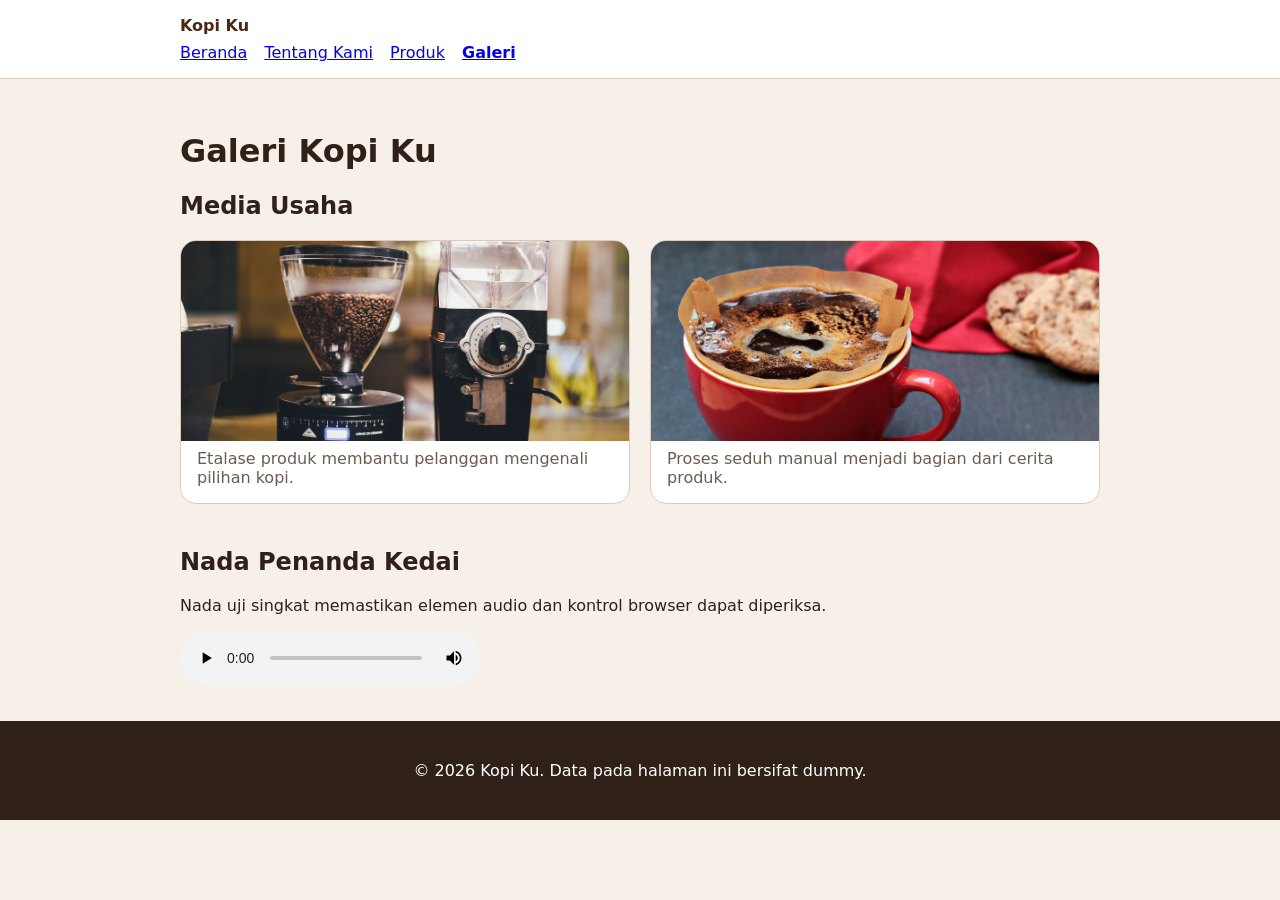
==== galeri.html @ f50cadca "feat: tambah media dan tabel katalog" ====
<!doctype html>
<html lang="id">
  <head>
    <meta charset="utf-8" />
    <meta name="viewport" content="width=device-width, initial-scale=1" />
    <title>Galeri Kopi Ku - Website UMKM</title>
    <link rel="stylesheet" href="css/style.css" />
  </head>
  <body>
    <a class="skip-link" href="#konten">Lewati ke konten utama</a>
    <header class="site-header">
      <nav class="nav" aria-label="Navigasi utama">
        <a class="brand" href="index.html">Kopi Ku</a>
        <ul>
          <li><a href="index.html">Beranda</a></li>
          <li><a href="tentang.html">Tentang Kami</a></li>
          <li><a href="produk.html">Produk</a></li>
          <li><a aria-current="page" href="galeri.html">Galeri</a></li>
        </ul>
      </nav>
    </header>
    <main id="konten" class="page">
      <h1>Galeri Kopi Ku</h1>
      <section aria-labelledby="media-title">
        <h2 id="media-title">Media Usaha</h2>
        <div class="gallery-list">
          <figure class="media-card">
            <img src="assets/images/etalase-kopi.jpg" alt="Etalase Kopi Ku berisi kemasan kopi lokal" loading="lazy" />
            <figcaption>Etalase produk membantu pelanggan mengenali pilihan kopi.</figcaption>
          </figure>
          <figure class="media-card">
            <img src="assets/images/americano.jpg" alt="Proses seduh kopi dengan dripper kertas di atas cangkir" loading="lazy" />
            <figcaption>Proses seduh manual menjadi bagian dari cerita produk.</figcaption>
          </figure>
        </div>
      </section>
      <section aria-labelledby="audio-title">
        <h2 id="audio-title">Nada Penanda Kedai</h2>
        <p id="audio-note">Nada uji singkat memastikan elemen audio dan kontrol browser dapat diperiksa.</p>
        <audio controls aria-describedby="audio-note" src="[data-uri]">
          Browser Anda tidak mendukung pemutar audio.
        </audio>
      </section>
    </main>
    <footer class="site-footer">
      <p>&copy; 2026 Kopi Ku. Data pada halaman ini bersifat dummy.</p>
    </footer>
  </body>
</html>
---- css/style.css ----
body {
  margin: 0;
  color: #2f2118;
  background: #f6f0e8;
  font-family: system-ui, Arial, sans-serif;
}

img {
  max-width: 100%;
  height: auto;
}

.page {
  max-width: 920px;
  margin: 0 auto;
  padding: 32px 20px;
}

.skip-link {
  position: absolute;
  left: -9999px;
  padding: 8px 12px;
  color: white;
  background: #2f2118;
}
.skip-link:focus { top: 8px; left: 8px; }

.site-header {
  padding: 16px 20px;
  background: white;
  border-bottom: 1px solid #dccbbc;
}
.nav { max-width: 920px; margin: 0 auto; }
.brand {
  display: inline-block;
  margin-bottom: 8px;
  color: #4b2715;
  font-weight: 800;
  text-decoration: none;
}
.nav ul { padding: 0; margin: 0; list-style: none; }
.nav li { display: inline-block; margin-right: 12px; }
.nav a[aria-current="page"] { font-weight: 800; }

a:focus-visible,
button:focus-visible {
  outline: 3px solid #2563eb;
  outline-offset: 3px;
}

.hero {
  position: relative;
  overflow: hidden;
  display: flex;
  flex-direction: column;
  justify-content: center;
  min-height: 250px;
  padding: 36px;
  color: white;
  background: #6f3b1f;
  border-radius: 24px;
}

.hero .eyebrow,
.hero h1,
.hero p,
.hero button {
  position: relative;
  z-index: 2;
  max-width: 60%;
}

.eyebrow {
  margin: 0 0 8px;
  letter-spacing: 0.14em;
  text-transform: uppercase;
}

button {
  padding: 12px 18px;
  color: #2f2118;
  font-weight: 700;
  cursor: pointer;
  background: #ffd166;
  border: 0;
  border-radius: 999px;
  align-self: flex-start;
  margin-top: 12px;
}

.hero img {
  position: absolute;
  top: 50%;
  right: -20px;
  z-index: 1;
  width: 260px;
  height: 260px;
  object-fit: cover;
  border-radius: 50%;
  opacity: 0.85;
  transform: translateY(-50%);
}

.product-list {
  display: grid;
  grid-template-columns: repeat(auto-fit, minmax(220px, 1fr));
  gap: 20px;
  margin-top: 16px;
}

.product-card {
  display: flex;
  flex-direction: column;
  overflow: hidden;
  background: white;
  border: 1px solid #dccbbc;
  border-radius: 16px;
  box-shadow: 0 2px 6px rgba(47, 33, 24, 0.08);
}

.product-card img {
  display: block;
  width: 100%;
  height: 180px;
  object-fit: cover;
}

.product-card h3,
.product-card p {
  margin: 0;
  padding: 0 16px;
}

.product-card h3 {
  margin-top: 14px;
}

.product-card p {
  margin-top: 8px;
  color: #6b5b52;
}

.product-card .price {
  margin: 8px 0 16px;
  color: #6f3b1f;
  font-weight: 700;
}

.info-container {
  display: grid;
  grid-template-columns: repeat(auto-fit, minmax(220px, 1fr));
  gap: 20px;
}

.info-card {
  padding: 16px;
  background: white;
  border: 1px solid #dccbbc;
  border-radius: 16px;
}

.whatsapp-cta {
  margin-top: 24px;
}

.gallery-list {
  display: grid;
  grid-template-columns: repeat(auto-fit, minmax(220px, 1fr));
  gap: 20px;
  margin-top: 16px;
}

.media-card {
  overflow: hidden;
  background: white;
  border: 1px solid #dccbbc;
  border-radius: 16px;
}

.media-card img {
  display: block;
  width: 100%;
  height: 200px;
  object-fit: cover;
}

.media-card figcaption {
  padding: 0 16px 16px;
}

figure { margin: 0 0 24px; }
figcaption { margin-top: 8px; color: #6b5b52; }

.product-new {
  max-width: 360px;
  overflow: hidden;
  background: white;
  border: 2px solid #ffd166;
  border-radius: 16px;
}

.product-new img {
  display: block;
  width: 100%;
  height: 220px;
  object-fit: cover;
}

.product-new figcaption {
  margin: 0;
  padding: 12px 16px 16px;
  font-weight: 600;
}

table { width: 100%; border-collapse: collapse; }
caption { margin-bottom: 8px; font-weight: 700; text-align: left; }
th, td { padding: 10px; text-align: left; border: 1px solid #dccbbc; }

.site-footer {
  padding: 24px 20px;
  color: white;
  text-align: center;
  background: #2f2118;
}

@media (max-width: 600px) {
  .hero {
    min-height: 220px;
    padding: 24px;
  }
  .hero .eyebrow,
  .hero h1,
  .hero p,
  .hero button {
    max-width: 100%;
  }
  .hero img {
    width: 140px;
    height: 140px;
    right: -30px;
    opacity: 0.5;
  }
}
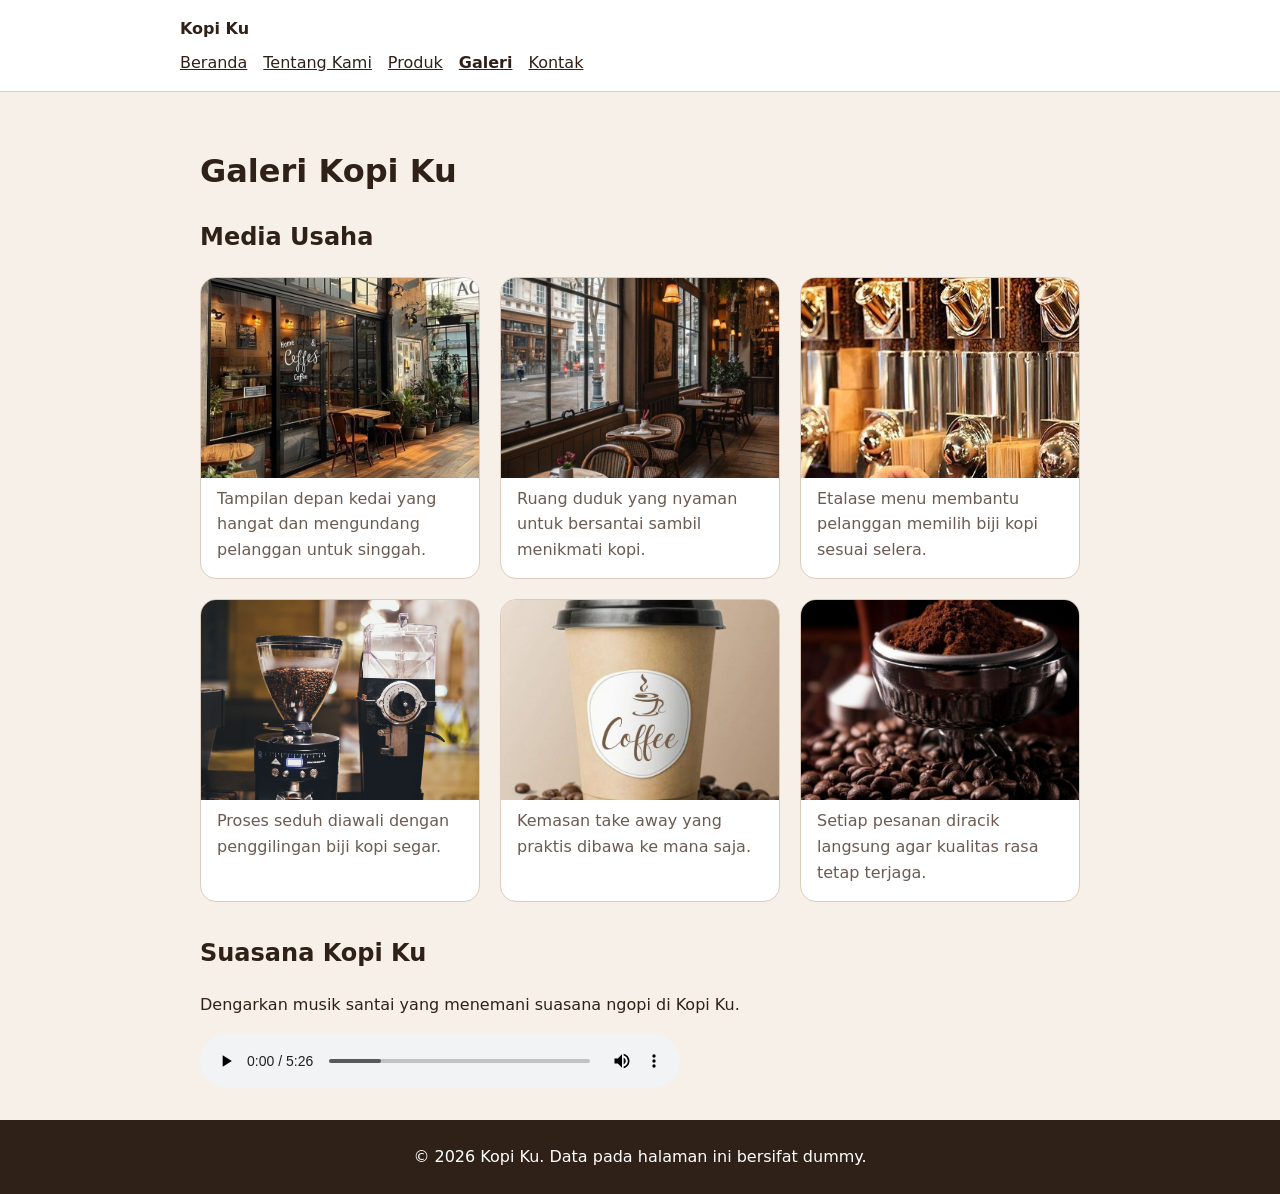
==== commit a37222d6: "feat: tambah form kontak aksesibel dan preview" ====
--- a/galeri.html
+++ b/galeri.html
@@ -16,6 +16,7 @@
           <li><a href="tentang.html">Tentang Kami</a></li>
           <li><a href="produk.html">Produk</a></li>
           <li><a aria-current="page" href="galeri.html">Galeri</a></li>
+          <li><a href="kontak.html">Kontak</a></li>
         </ul>
       </nav>
     </header>
@@ -25,19 +26,35 @@
         <h2 id="media-title">Media Usaha</h2>
         <div class="gallery-list">
           <figure class="media-card">
-            <img src="assets/images/etalase-kopi.jpg" alt="Etalase Kopi Ku berisi kemasan kopi lokal" loading="lazy" />
-            <figcaption>Etalase produk membantu pelanggan mengenali pilihan kopi.</figcaption>
+            <img src="assets/images/exterior.jpg" alt="Tampak depan kedai Kopi Ku dengan pencahayaan hangat" loading="lazy" />
+            <figcaption>Tampilan depan kedai yang hangat dan mengundang pelanggan untuk singgah.</figcaption>
           </figure>
           <figure class="media-card">
-            <img src="assets/images/americano.jpg" alt="Proses seduh kopi dengan dripper kertas di atas cangkir" loading="lazy" />
-            <figcaption>Proses seduh manual menjadi bagian dari cerita produk.</figcaption>
+            <img src="assets/images/interior.jpg" alt="Ruang duduk interior Kopi Ku dengan meja kayu dan lampu gantung" loading="lazy" />
+            <figcaption>Ruang duduk yang nyaman untuk bersantai sambil menikmati kopi.</figcaption>
+          </figure>
+          <figure class="media-card">
+            <img src="assets/images/etalase menu.jpg" alt="Etalase menu Kopi Ku menampilkan pilihan biji kopi dan harga" loading="lazy" />
+            <figcaption>Etalase menu membantu pelanggan memilih biji kopi sesuai selera.</figcaption>
+          </figure>
+          <figure class="media-card">
+            <img src="assets/images/proses seduh.jpg" alt="Proses penggilingan biji kopi menggunakan mesin grinder" loading="lazy" />
+            <figcaption>Proses seduh diawali dengan penggilingan biji kopi segar.</figcaption>
+          </figure>
+          <figure class="media-card">
+            <img src="assets/images/kemasan take away.jpg" alt="Gelas kemasan take away Kopi Ku" loading="lazy" />
+            <figcaption>Kemasan take away yang praktis dibawa ke mana saja.</figcaption>
+          </figure>
+          <figure class="media-card">
+            <img src="assets/images/racikan.jpg" alt="Gelas kemasan take away Kopi Ku" loading="lazy" />
+            <figcaption>Setiap pesanan diracik langsung agar kualitas rasa tetap terjaga.</figcaption>
           </figure>
         </div>
       </section>
       <section aria-labelledby="audio-title">
-        <h2 id="audio-title">Nada Penanda Kedai</h2>
-        <p id="audio-note">Nada uji singkat memastikan elemen audio dan kontrol browser dapat diperiksa.</p>
-        <audio controls aria-describedby="audio-note" src="[data-uri]">
+        <h2 id="audio-title">Suasana Kopi Ku</h2>
+        <p id="audio-note">Dengarkan musik santai yang menemani suasana ngopi di Kopi Ku.</p>
+        <audio controls aria-describedby="audio-note" src="assets/audio/AkuMilikmu.mp3">
           Browser Anda tidak mendukung pemutar audio.
         </audio>
       </section>
--- a/css/style.css
+++ b/css/style.css
@@ -1,8 +1,34 @@
+:root {
+  --color-text: #2f2118;
+  --color-muted: #6b5b52;
+  --color-bg: #f6f0e8;
+  --color-surface: #ffffff;
+  --color-border: #dccbbc;
+  --color-brand: #4b2715;
+  --color-primary: #6f3b1f;
+  --color-accent: #ffd166;
+  --color-focus: #2563eb;
+  --radius-md: 16px;
+  --radius-lg: 24px;
+  --shadow-card: 0 2px 6px rgba(47, 33, 24, 0.08);
+  --max-width: 920px;
+}
+
+*,
+*::before,
+*::after {
+  box-sizing: border-box;
+}
+
 body {
-  margin: 0;
-  color: #2f2118;
-  background: #f6f0e8;
+  display: flex;
+  flex-direction: column;
+  min-height: 100vh;
+  margin: 0;
+  color: var(--color-text);
+  background: var(--color-bg);
   font-family: system-ui, Arial, sans-serif;
+  line-height: 1.6;
 }
 
 img {
@@ -10,44 +36,116 @@
   height: auto;
 }
 
-.page {
-  max-width: 920px;
-  margin: 0 auto;
-  padding: 32px 20px;
+figure {
+  margin: 0 0 24px;
+}
+
+figcaption {
+  margin-top: 8px;
+  color: var(--color-muted);
 }
 
 .skip-link {
   position: absolute;
+  top: 8px;
   left: -9999px;
+  z-index: 10;
   padding: 8px 12px;
   color: white;
-  background: #2f2118;
-}
-.skip-link:focus { top: 8px; left: 8px; }
+  background: var(--color-text);
+}
+
+.skip-link:focus {
+  left: 8px;
+}
+
+a:focus-visible,
+button:focus-visible,
+input:focus-visible,
+select:focus-visible,
+textarea:focus-visible {
+  outline: 3px solid var(--color-focus);
+  outline-offset: 3px;
+}
 
 .site-header {
   padding: 16px 20px;
-  background: white;
-  border-bottom: 1px solid #dccbbc;
-}
-.nav { max-width: 920px; margin: 0 auto; }
+  background: var(--color-surface);
+  border-bottom: 1px solid var(--color-border);
+}
+
+.nav {
+  max-width: var(--max-width);
+  margin: 0 auto;
+}
+
 .brand {
   display: inline-block;
   margin-bottom: 8px;
-  color: #4b2715;
+  color: var(--color-brand);
   font-weight: 800;
   text-decoration: none;
 }
-.nav ul { padding: 0; margin: 0; list-style: none; }
-.nav li { display: inline-block; margin-right: 12px; }
-.nav a[aria-current="page"] { font-weight: 800; }
-
-a:focus-visible,
-button:focus-visible {
-  outline: 3px solid #2563eb;
-  outline-offset: 3px;
-}
-
+
+.nav ul {
+  display: flex;
+  flex-wrap: wrap;
+  gap: 4px 16px;
+  padding: 0;
+  margin: 0;
+  list-style: none;
+}
+
+.nav a {
+  color: var(--color-text);
+}
+
+.nav a[aria-current="page"] {
+  font-weight: 800;
+}
+
+.page {
+  flex: 1;
+  width: 100%;
+  max-width: var(--max-width);
+  margin: 0 auto;
+  padding: 32px 20px;
+}
+
+.page section + section {
+  margin-top: 32px;
+}
+
+.site-footer {
+  padding: 24px 20px;
+  color: white;
+  text-align: center;
+  background: var(--color-text);
+}
+
+.site-footer p {
+  margin: 0;
+}
+.eyebrow {
+  margin: 0 0 8px;
+  letter-spacing: 0.14em;
+  text-transform: uppercase;
+}
+
+button {
+  align-self: flex-start;
+  margin-top: 12px;
+  padding: 12px 18px;
+  color: var(--color-text);
+  font: inherit;
+  font-weight: 700;
+  cursor: pointer;
+  background: var(--color-accent);
+  border: 0;
+  border-radius: 999px;
+}
+
+/* Hero */
 .hero {
   position: relative;
   overflow: hidden;
@@ -57,8 +155,8 @@
   min-height: 250px;
   padding: 36px;
   color: white;
-  background: #6f3b1f;
-  border-radius: 24px;
+  background: var(--color-primary);
+  border-radius: var(--radius-lg);
 }
 
 .hero .eyebrow,
@@ -68,24 +166,6 @@
   position: relative;
   z-index: 2;
   max-width: 60%;
-}
-
-.eyebrow {
-  margin: 0 0 8px;
-  letter-spacing: 0.14em;
-  text-transform: uppercase;
-}
-
-button {
-  padding: 12px 18px;
-  color: #2f2118;
-  font-weight: 700;
-  cursor: pointer;
-  background: #ffd166;
-  border: 0;
-  border-radius: 999px;
-  align-self: flex-start;
-  margin-top: 12px;
 }
 
 .hero img {
@@ -101,68 +181,8 @@
   transform: translateY(-50%);
 }
 
-.product-list {
-  display: grid;
-  grid-template-columns: repeat(auto-fit, minmax(220px, 1fr));
-  gap: 20px;
-  margin-top: 16px;
-}
-
-.product-card {
-  display: flex;
-  flex-direction: column;
-  overflow: hidden;
-  background: white;
-  border: 1px solid #dccbbc;
-  border-radius: 16px;
-  box-shadow: 0 2px 6px rgba(47, 33, 24, 0.08);
-}
-
-.product-card img {
-  display: block;
-  width: 100%;
-  height: 180px;
-  object-fit: cover;
-}
-
-.product-card h3,
-.product-card p {
-  margin: 0;
-  padding: 0 16px;
-}
-
-.product-card h3 {
-  margin-top: 14px;
-}
-
-.product-card p {
-  margin-top: 8px;
-  color: #6b5b52;
-}
-
-.product-card .price {
-  margin: 8px 0 16px;
-  color: #6f3b1f;
-  font-weight: 700;
-}
-
-.info-container {
-  display: grid;
-  grid-template-columns: repeat(auto-fit, minmax(220px, 1fr));
-  gap: 20px;
-}
-
-.info-card {
-  padding: 16px;
-  background: white;
-  border: 1px solid #dccbbc;
-  border-radius: 16px;
-}
-
-.whatsapp-cta {
-  margin-top: 24px;
-}
-
+.product-list,
+.info-container,
 .gallery-list {
   display: grid;
   grid-template-columns: repeat(auto-fit, minmax(220px, 1fr));
@@ -170,11 +190,67 @@
   margin-top: 16px;
 }
 
+.product-card,
+.info-card,
 .media-card {
   overflow: hidden;
-  background: white;
-  border: 1px solid #dccbbc;
-  border-radius: 16px;
+  background: var(--color-surface);
+  border: 1px solid var(--color-border);
+  border-radius: var(--radius-md);
+}
+
+.product-card {
+  display: flex;
+  flex-direction: column;
+  box-shadow: var(--shadow-card);
+}
+
+.product-card img {
+  display: block;
+  width: 100%;
+  height: 180px;
+  object-fit: cover;
+}
+
+.product-card h3,
+.product-card p {
+  margin: 0;
+  padding: 0 16px;
+}
+
+.product-card h3 {
+  margin-top: 14px;
+}
+
+.product-card p {
+  margin-top: 8px;
+  color: var(--color-muted);
+}
+
+.product-card .price {
+  margin: 8px 0 16px;
+  color: var(--color-primary);
+  font-weight: 700;
+}
+
+.info-card {
+  padding: 16px;
+}
+
+.info-card h3 {
+  margin-top: 0;
+}
+
+.info-card p:last-child {
+  margin-bottom: 0;
+}
+
+.whatsapp-cta {
+  margin-top: 24px;
+}
+
+.media-card {
+  margin: 0;
 }
 
 .media-card img {
@@ -188,15 +264,18 @@
   padding: 0 16px 16px;
 }
 
-figure { margin: 0 0 24px; }
-figcaption { margin-top: 8px; color: #6b5b52; }
+audio {
+  display: block;
+  width: 100%;
+  max-width: 480px;
+}
 
 .product-new {
   max-width: 360px;
   overflow: hidden;
-  background: white;
-  border: 2px solid #ffd166;
-  border-radius: 16px;
+  background: var(--color-surface);
+  border: 2px solid var(--color-accent);
+  border-radius: var(--radius-md);
 }
 
 .product-new img {
@@ -212,32 +291,116 @@
   font-weight: 600;
 }
 
-table { width: 100%; border-collapse: collapse; }
-caption { margin-bottom: 8px; font-weight: 700; text-align: left; }
-th, td { padding: 10px; text-align: left; border: 1px solid #dccbbc; }
-
-.site-footer {
-  padding: 24px 20px;
-  color: white;
-  text-align: center;
-  background: #2f2118;
-}
-
+table {
+  width: 100%;
+  background: var(--color-surface);
+  border-collapse: collapse;
+}
+
+caption {
+  margin-bottom: 8px;
+  font-weight: 700;
+  text-align: left;
+}
+
+th,
+td {
+  padding: 10px;
+  text-align: left;
+  border: 1px solid var(--color-border);
+}
+
+thead th {
+  background: var(--color-bg);
+}
+
+.form-card {
+  padding: 24px;
+  background: var(--color-surface);
+  border: 1px solid var(--color-border);
+  border-radius: var(--radius-md);
+}
+
+.field {
+  margin-bottom: 16px;
+}
+
+.field label {
+  display: block;
+  margin-bottom: 6px;
+  font-weight: 600;
+}
+
+.field input,
+.field select,
+.field textarea {
+  display: block;
+  width: 100%;
+  padding: 10px 12px;
+  color: var(--color-text);
+  font: inherit;
+  background: var(--color-surface);
+  border: 1px solid var(--color-border);
+  border-radius: 8px;
+}
+
+.field textarea {
+  resize: vertical;
+}
+
+fieldset {
+  padding: 12px 16px;
+  margin: 0 0 16px;
+  border: 1px solid var(--color-border);
+  border-radius: 8px;
+}
+
+legend {
+  padding: 0 6px;
+  font-weight: 600;
+}
+
+fieldset label {
+  display: block;
+  padding: 4px 0;
+}
+
+.form-card button {
+  margin-top: 0;
+}
+
+#preview-form {
+  padding: 16px;
+  margin: 0;
+  overflow-x: auto;
+  white-space: pre-wrap;
+  background: var(--color-surface);
+  border: 1px solid var(--color-border);
+  border-radius: var(--radius-md);
+}
+
+/* 6. Responsif ----------------------------------------------------------- */
 @media (max-width: 600px) {
   .hero {
     min-height: 220px;
     padding: 24px;
   }
+
   .hero .eyebrow,
   .hero h1,
   .hero p,
   .hero button {
     max-width: 100%;
   }
+
   .hero img {
+    right: -30px;
     width: 140px;
     height: 140px;
-    right: -30px;
     opacity: 0.5;
   }
+
+  .form-card {
+    padding: 16px;
+  }
 }
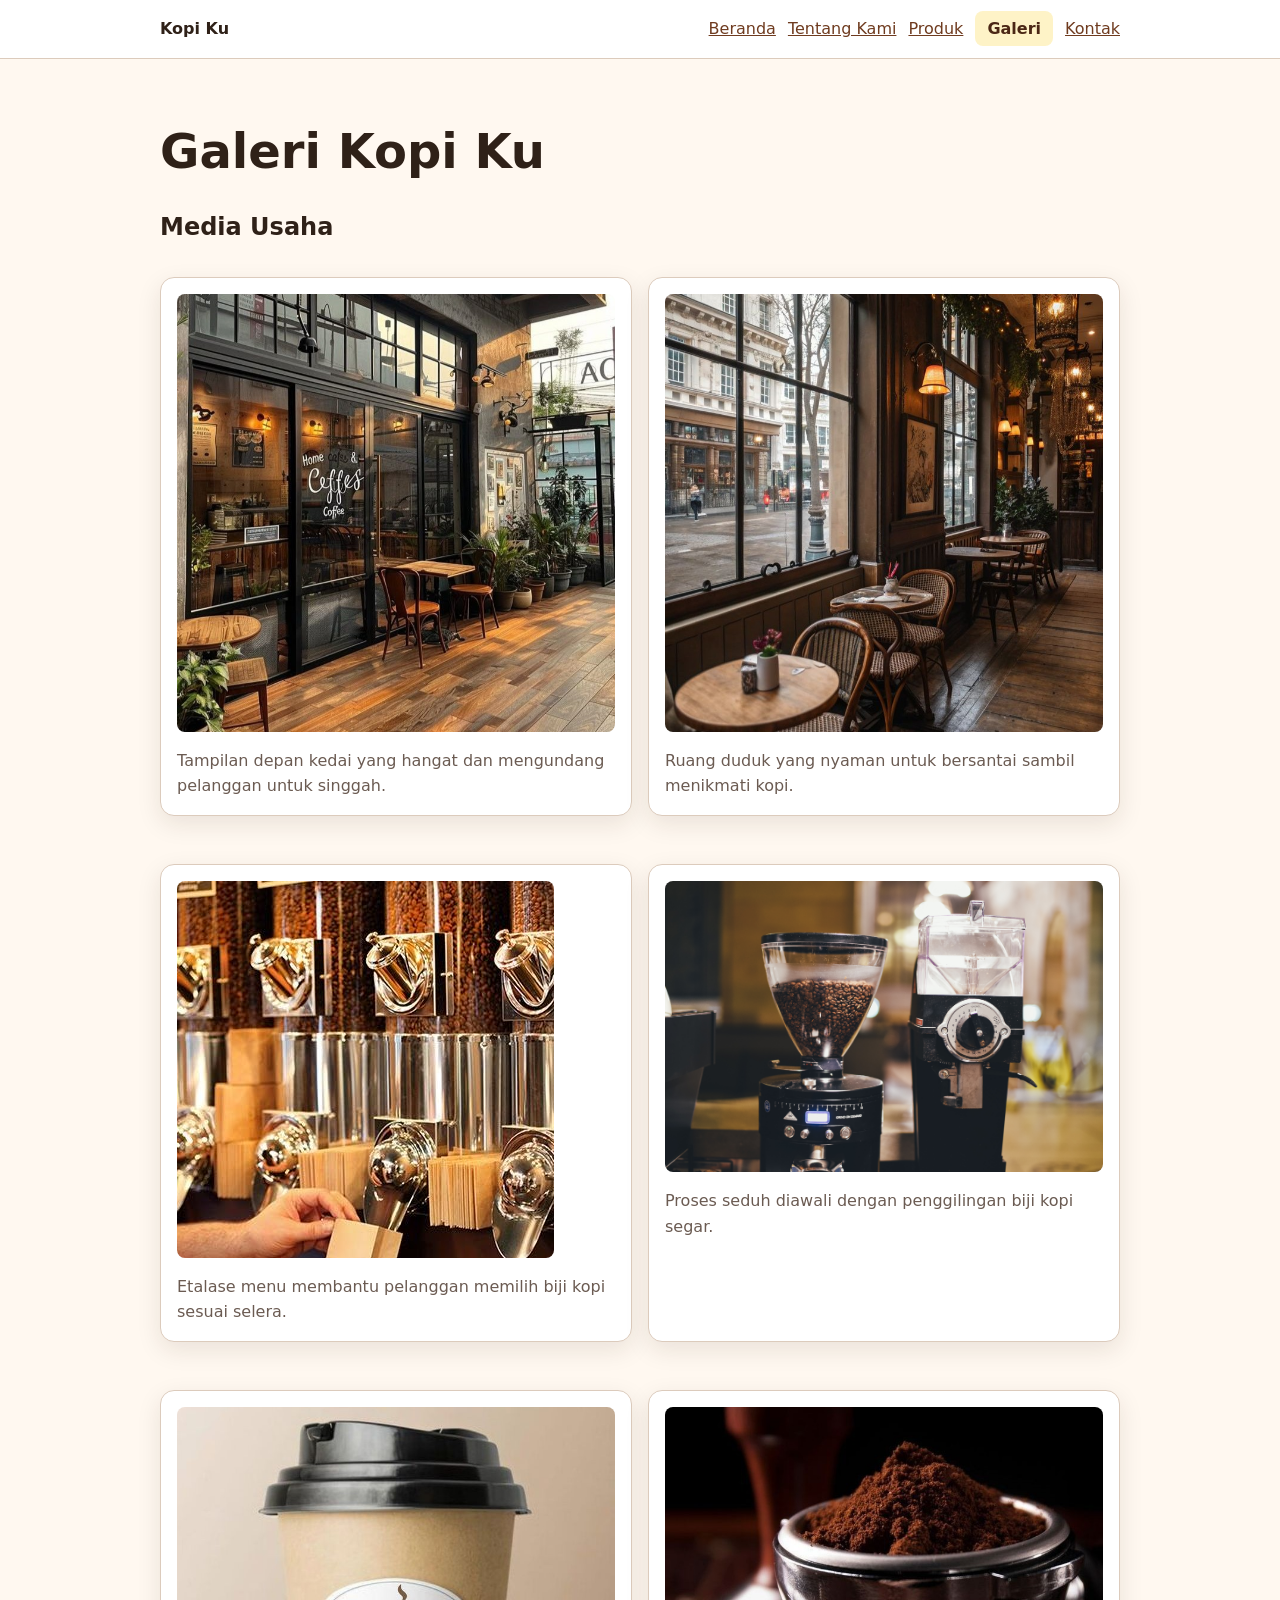
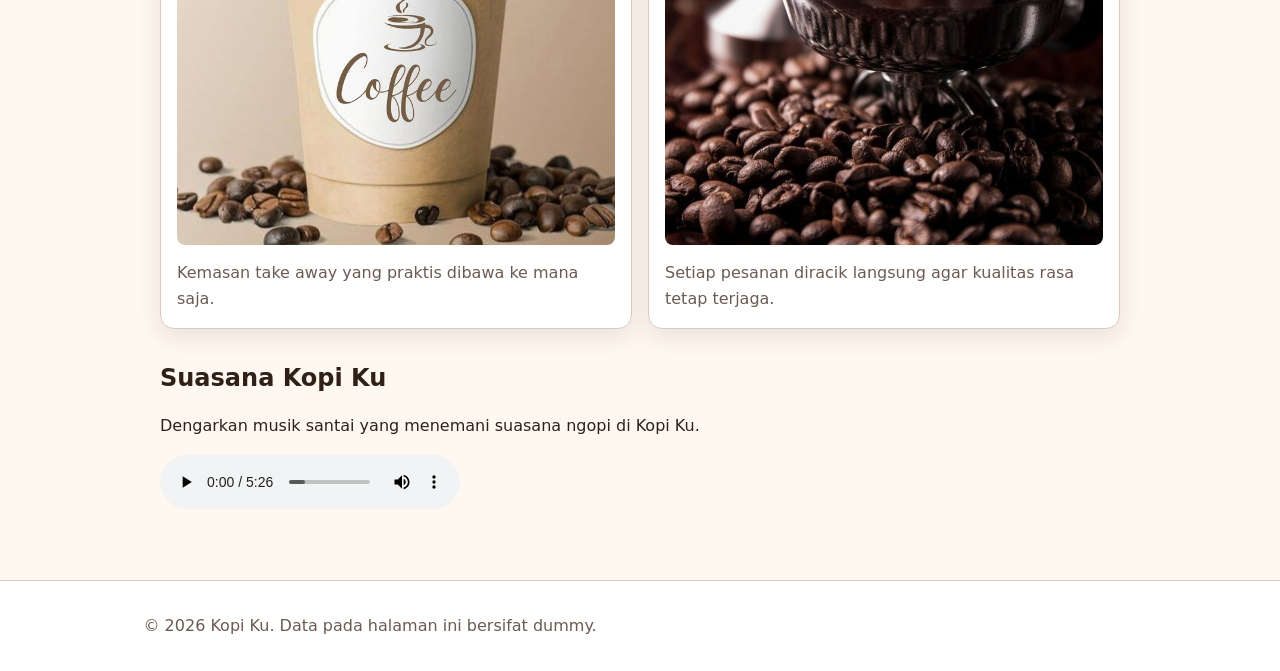
==== commit 9a0bb9a8: "feat: bangun layout flexbox dan grid" ====
--- a/galeri.html
+++ b/galeri.html
@@ -24,7 +24,7 @@
       <h1>Galeri Kopi Ku</h1>
       <section aria-labelledby="media-title">
         <h2 id="media-title">Media Usaha</h2>
-        <div class="gallery-list">
+        <div class="gallery-grid">
           <figure class="media-card">
             <img src="assets/images/exterior.jpg" alt="Tampak depan kedai Kopi Ku dengan pencahayaan hangat" loading="lazy" />
             <figcaption>Tampilan depan kedai yang hangat dan mengundang pelanggan untuk singgah.</figcaption>
--- a/css/style.css
+++ b/css/style.css
@@ -1,17 +1,28 @@
 :root {
+  --color-primary: #6f3b1f;
+  --color-primary-strong: #4b2715;
+  --color-on-primary: #ffffff;
   --color-text: #2f2118;
   --color-muted: #6b5b52;
-  --color-bg: #f6f0e8;
   --color-surface: #ffffff;
+  --color-surface-soft: #fff8f0;
   --color-border: #dccbbc;
-  --color-brand: #4b2715;
-  --color-primary: #6f3b1f;
-  --color-accent: #ffd166;
-  --color-focus: #2563eb;
-  --radius-md: 16px;
-  --radius-lg: 24px;
-  --shadow-card: 0 2px 6px rgba(47, 33, 24, 0.08);
-  --max-width: 920px;
+  --color-focus: #1d4ed8;
+  --color-accent: #ffd166;        
+  --color-accent-strong: #ffc233; 
+  --color-accent-soft: #fef3c7;   
+
+  --space-1: 0.5rem;
+  --space-2: 0.75rem;
+  --space-3: 1rem;
+  --space-4: 1.5rem;
+  --space-5: 2rem;
+
+  --radius-sm: 0.5rem;
+  --radius-md: 0.875rem;
+  --radius-pill: 999px;
+
+  --shadow-card: 0 0.5rem 1.5rem rgb(47 33 24 / 0.1);
 }
 
 *,
@@ -20,387 +31,250 @@
   box-sizing: border-box;
 }
 
+html { color-scheme: light; }
+
 body {
-  display: flex;
-  flex-direction: column;
-  min-height: 100vh;
   margin: 0;
   color: var(--color-text);
-  background: var(--color-bg);
-  font-family: system-ui, Arial, sans-serif;
+  background: var(--color-surface-soft);
+  font-family: system-ui, -apple-system, BlinkMacSystemFont, "Segoe UI", sans-serif;
+  font-size: 1rem;
   line-height: 1.6;
 }
 
-img {
-  max-width: 100%;
-  height: auto;
-}
-
-figure {
-  margin: 0 0 24px;
-}
-
-figcaption {
-  margin-top: 8px;
-  color: var(--color-muted);
+img { max-width: 100%; height: auto; }
+audio { max-width: 100%; }
+
+a { color: var(--color-primary); }
+a:hover { color: var(--color-primary-strong); }
+
+:focus-visible {
+  outline: 3px solid var(--color-focus);
+  outline-offset: 3px;
 }
 
 .skip-link {
   position: absolute;
-  top: 8px;
-  left: -9999px;
-  z-index: 10;
-  padding: 8px 12px;
-  color: white;
+  top: -5rem;
+  left: var(--space-3);
+  padding: var(--space-2) var(--space-3);
+  color: var(--color-on-primary);
   background: var(--color-text);
 }
-
-.skip-link:focus {
-  left: 8px;
-}
-
-a:focus-visible,
-button:focus-visible,
-input:focus-visible,
-select:focus-visible,
-textarea:focus-visible {
-  outline: 3px solid var(--color-focus);
-  outline-offset: 3px;
-}
-
-.site-header {
-  padding: 16px 20px;
+.skip-link:focus { top: var(--space-3); }
+
+.site-header,
+.site-footer {
+  padding: var(--space-3) var(--space-4);
   background: var(--color-surface);
   border-bottom: 1px solid var(--color-border);
 }
 
-.nav {
-  max-width: var(--max-width);
-  margin: 0 auto;
-}
+.site-footer {
+  margin-top: var(--space-5);
+  color: var(--color-muted);
+  text-align: center;
+  border-top: 1px solid var(--color-border);
+  border-bottom: 0;
+}
+
+.nav,
+.page {
+  width: min(100% - 2rem, 60rem);
+  margin-inline: auto;
+}
+
+.page { padding-block: var(--space-5); }
 
 .brand {
   display: inline-block;
-  margin-bottom: 8px;
-  color: var(--color-brand);
+  margin-bottom: var(--space-2);
+  color: var(--color-text);
   font-weight: 800;
   text-decoration: none;
 }
 
-.nav ul {
-  display: flex;
-  flex-wrap: wrap;
-  gap: 4px 16px;
-  padding: 0;
-  margin: 0;
-  list-style: none;
-}
-
-.nav a {
-  color: var(--color-text);
-}
+.nav ul { padding: 0; margin: 0; list-style: none; }
+.nav li { display: inline-block; margin: 0 var(--space-2) var(--space-1) 0; }
 
 .nav a[aria-current="page"] {
+  padding: var(--space-1) var(--space-2);
+  color: var(--color-primary-strong);
+  font-weight: 700;
+  text-decoration: none;
+  background: var(--color-accent-soft);
+  border-radius: var(--radius-sm);
+}
+
+h1,
+h2,
+h3 { line-height: 1.2; text-wrap: balance; }
+
+h1 { font-size: clamp(2rem, 6vw, 3rem); }
+
+p,
+li { max-width: 68ch; }
+
+.eyebrow {
+  margin: 0 0 var(--space-1);
+  color: var(--color-primary);
   font-weight: 800;
-}
-
-.page {
-  flex: 1;
-  width: 100%;
-  max-width: var(--max-width);
-  margin: 0 auto;
-  padding: 32px 20px;
-}
-
-.page section + section {
-  margin-top: 32px;
-}
-
-.site-footer {
-  padding: 24px 20px;
-  color: white;
-  text-align: center;
-  background: var(--color-text);
-}
-
-.site-footer p {
-  margin: 0;
-}
-.eyebrow {
-  margin: 0 0 8px;
-  letter-spacing: 0.14em;
+  letter-spacing: 0.08em;
   text-transform: uppercase;
 }
 
+.price { color: var(--color-primary-strong); font-weight: 800; }
+
+.hero {
+  padding: var(--space-5);
+  color: var(--color-on-primary);
+  background: var(--color-primary);
+  border-radius: var(--radius-md);
+}
+.hero .eyebrow { color: var(--color-accent-soft); }
+.hero img { margin-top: var(--space-3); border-radius: var(--radius-sm); }
+
+.button,
 button {
-  align-self: flex-start;
-  margin-top: 12px;
-  padding: 12px 18px;
+  display: inline-block;
+  padding: var(--space-2) var(--space-3);
   color: var(--color-text);
   font: inherit;
   font-weight: 700;
+  text-decoration: none;
   cursor: pointer;
   background: var(--color-accent);
   border: 0;
-  border-radius: 999px;
-}
-
-/* Hero */
-.hero {
-  position: relative;
-  overflow: hidden;
-  display: flex;
-  flex-direction: column;
-  justify-content: center;
-  min-height: 250px;
-  padding: 36px;
-  color: white;
-  background: var(--color-primary);
-  border-radius: var(--radius-lg);
-}
-
-.hero .eyebrow,
-.hero h1,
-.hero p,
-.hero button {
-  position: relative;
-  z-index: 2;
-  max-width: 60%;
-}
-
-.hero img {
-  position: absolute;
-  top: 50%;
-  right: -20px;
-  z-index: 1;
-  width: 260px;
-  height: 260px;
-  object-fit: cover;
-  border-radius: 50%;
-  opacity: 0.85;
-  transform: translateY(-50%);
-}
-
-.product-list,
-.info-container,
-.gallery-list {
-  display: grid;
-  grid-template-columns: repeat(auto-fit, minmax(220px, 1fr));
-  gap: 20px;
-  margin-top: 16px;
+  border-radius: var(--radius-pill);
+}
+.button:hover,
+button:hover {
+  color: var(--color-text);
+  background: var(--color-accent-strong);
 }
 
 .product-card,
 .info-card,
-.media-card {
-  overflow: hidden;
+.media-card,
+.product-new,
+.form-card,
+.whatsapp-cta {
+  margin-block: var(--space-3);
+  padding: var(--space-3);
   background: var(--color-surface);
   border: 1px solid var(--color-border);
   border-radius: var(--radius-md);
-}
-
-.product-card {
-  display: flex;
-  flex-direction: column;
   box-shadow: var(--shadow-card);
 }
 
-.product-card img {
-  display: block;
-  width: 100%;
-  height: 180px;
-  object-fit: cover;
-}
+.whatsapp-cta { border-left: 6px solid var(--color-primary); }
+
+.product-card img,
+.media-card img,
+.product-new img { border-radius: var(--radius-sm); }
 
 .product-card h3,
-.product-card p {
-  margin: 0;
-  padding: 0 16px;
-}
-
-.product-card h3 {
-  margin-top: 14px;
-}
-
-.product-card p {
-  margin-top: 8px;
-  color: var(--color-muted);
-}
+.info-card h3 { margin-top: var(--space-1); }
 
 .product-card .price {
-  margin: 8px 0 16px;
-  color: var(--color-primary);
-  font-weight: 700;
-}
-
-.info-card {
-  padding: 16px;
-}
-
-.info-card h3 {
-  margin-top: 0;
-}
-
-.info-card p:last-child {
-  margin-bottom: 0;
-}
-
-.whatsapp-cta {
-  margin-top: 24px;
-}
-
-.media-card {
-  margin: 0;
-}
-
-.media-card img {
-  display: block;
-  width: 100%;
-  height: 200px;
-  object-fit: cover;
-}
-
-.media-card figcaption {
-  padding: 0 16px 16px;
-}
-
-audio {
-  display: block;
-  width: 100%;
-  max-width: 480px;
-}
-
-.product-new {
-  max-width: 360px;
-  overflow: hidden;
-  background: var(--color-surface);
-  border: 2px solid var(--color-accent);
-  border-radius: var(--radius-md);
-}
-
-.product-new img {
-  display: block;
-  width: 100%;
-  height: 220px;
-  object-fit: cover;
-}
-
-.product-new figcaption {
-  margin: 0;
-  padding: 12px 16px 16px;
-  font-weight: 600;
-}
+  display: inline-block;
+  padding: 0.25rem var(--space-3);
+  background: var(--color-surface-soft);
+  border: 1px solid var(--color-border);
+  border-radius: var(--radius-pill);
+}
+
+figure { margin: 0 0 var(--space-3); }
+figcaption,
+caption { color: var(--color-muted); }
+figcaption { margin-top: var(--space-1); }
 
 table {
   width: 100%;
-  background: var(--color-surface);
   border-collapse: collapse;
-}
-
-caption {
-  margin-bottom: 8px;
-  font-weight: 700;
-  text-align: left;
-}
-
+  background: var(--color-surface);
+}
+caption { margin-bottom: var(--space-2); font-weight: 700; text-align: left; }
 th,
-td {
-  padding: 10px;
-  text-align: left;
-  border: 1px solid var(--color-border);
-}
-
-thead th {
-  background: var(--color-bg);
-}
-
-.form-card {
-  padding: 24px;
-  background: var(--color-surface);
-  border: 1px solid var(--color-border);
-  border-radius: var(--radius-md);
-}
-
-.field {
-  margin-bottom: 16px;
-}
-
-.field label {
-  display: block;
-  margin-bottom: 6px;
-  font-weight: 600;
-}
+td { padding: var(--space-2); text-align: left; border: 1px solid var(--color-border); }
+th { background: var(--color-surface-soft); }
+
+.field { margin-bottom: var(--space-3); }
+
+.field label,
+legend { display: block; margin-bottom: var(--space-1); font-weight: 700; }
 
 .field input,
 .field select,
 .field textarea {
-  display: block;
   width: 100%;
-  padding: 10px 12px;
-  color: var(--color-text);
+  padding: var(--space-2);
+  color: inherit;
   font: inherit;
   background: var(--color-surface);
-  border: 1px solid var(--color-border);
-  border-radius: 8px;
-}
-
-.field textarea {
-  resize: vertical;
-}
+  border: 2px solid var(--color-muted);
+  border-radius: var(--radius-sm);
+}
+
+input[type="radio"],
+input[type="checkbox"] { width: auto; }
 
 fieldset {
-  padding: 12px 16px;
-  margin: 0 0 16px;
-  border: 1px solid var(--color-border);
-  border-radius: 8px;
-}
-
-legend {
-  padding: 0 6px;
-  font-weight: 600;
-}
-
-fieldset label {
-  display: block;
-  padding: 4px 0;
-}
-
-.form-card button {
-  margin-top: 0;
-}
+  margin: 0 0 var(--space-3);
+  padding: var(--space-3);
+  border: 1px solid var(--color-border);
+  border-radius: var(--radius-sm);
+}
+fieldset label { display: block; margin-bottom: var(--space-1); }
 
 #preview-form {
-  padding: 16px;
-  margin: 0;
-  overflow-x: auto;
+  padding: var(--space-3);
   white-space: pre-wrap;
   background: var(--color-surface);
   border: 1px solid var(--color-border);
-  border-radius: var(--radius-md);
-}
-
-/* 6. Responsif ----------------------------------------------------------- */
-@media (max-width: 600px) {
-  .hero {
-    min-height: 220px;
-    padding: 24px;
-  }
-
-  .hero .eyebrow,
-  .hero h1,
-  .hero p,
-  .hero button {
-    max-width: 100%;
-  }
-
-  .hero img {
-    right: -30px;
-    width: 140px;
-    height: 140px;
-    opacity: 0.5;
-  }
-
-  .form-card {
-    padding: 16px;
-  }
-}+  border-radius: var(--radius-sm);
+}
+
+.nav {
+  display: flex;
+  gap: var(--space-3);
+  align-items: center;
+  justify-content: space-between;
+}
+.brand { margin-bottom: 0; }
+.nav ul { display: flex; gap: var(--space-2); flex-wrap: wrap; }
+.nav li { margin: 0; }
+
+.product-card { display: flex; flex-direction: column; }
+.product-badge {
+  align-self: flex-start;
+  padding: 0.25rem var(--space-2);
+  color: var(--color-primary-strong);
+  font-size: 0.875rem;
+  font-weight: 800;
+  background: #fef3c7;
+  border-radius: 999px;
+}
+.card-actions {
+  display: flex;
+  gap: var(--space-2);
+  align-items: center;
+  flex-wrap: wrap;
+  margin-top: auto;
+}
+
+.hero {
+  display: grid;
+  grid-template-columns: 1.2fr 0.8fr;
+  gap: var(--space-4);
+  align-items: center;
+}
+.hero .hero-image { width: 100%; margin-top: 0; border-radius: var(--radius-md); }
+
+.product-grid,
+.gallery-grid {
+  display: grid;
+  grid-template-columns: repeat(3, minmax(0, 1fr));
+  gap: var(--space-3);
+}
+.gallery-grid { grid-template-columns: repeat(2, minmax(0, 1fr)); }
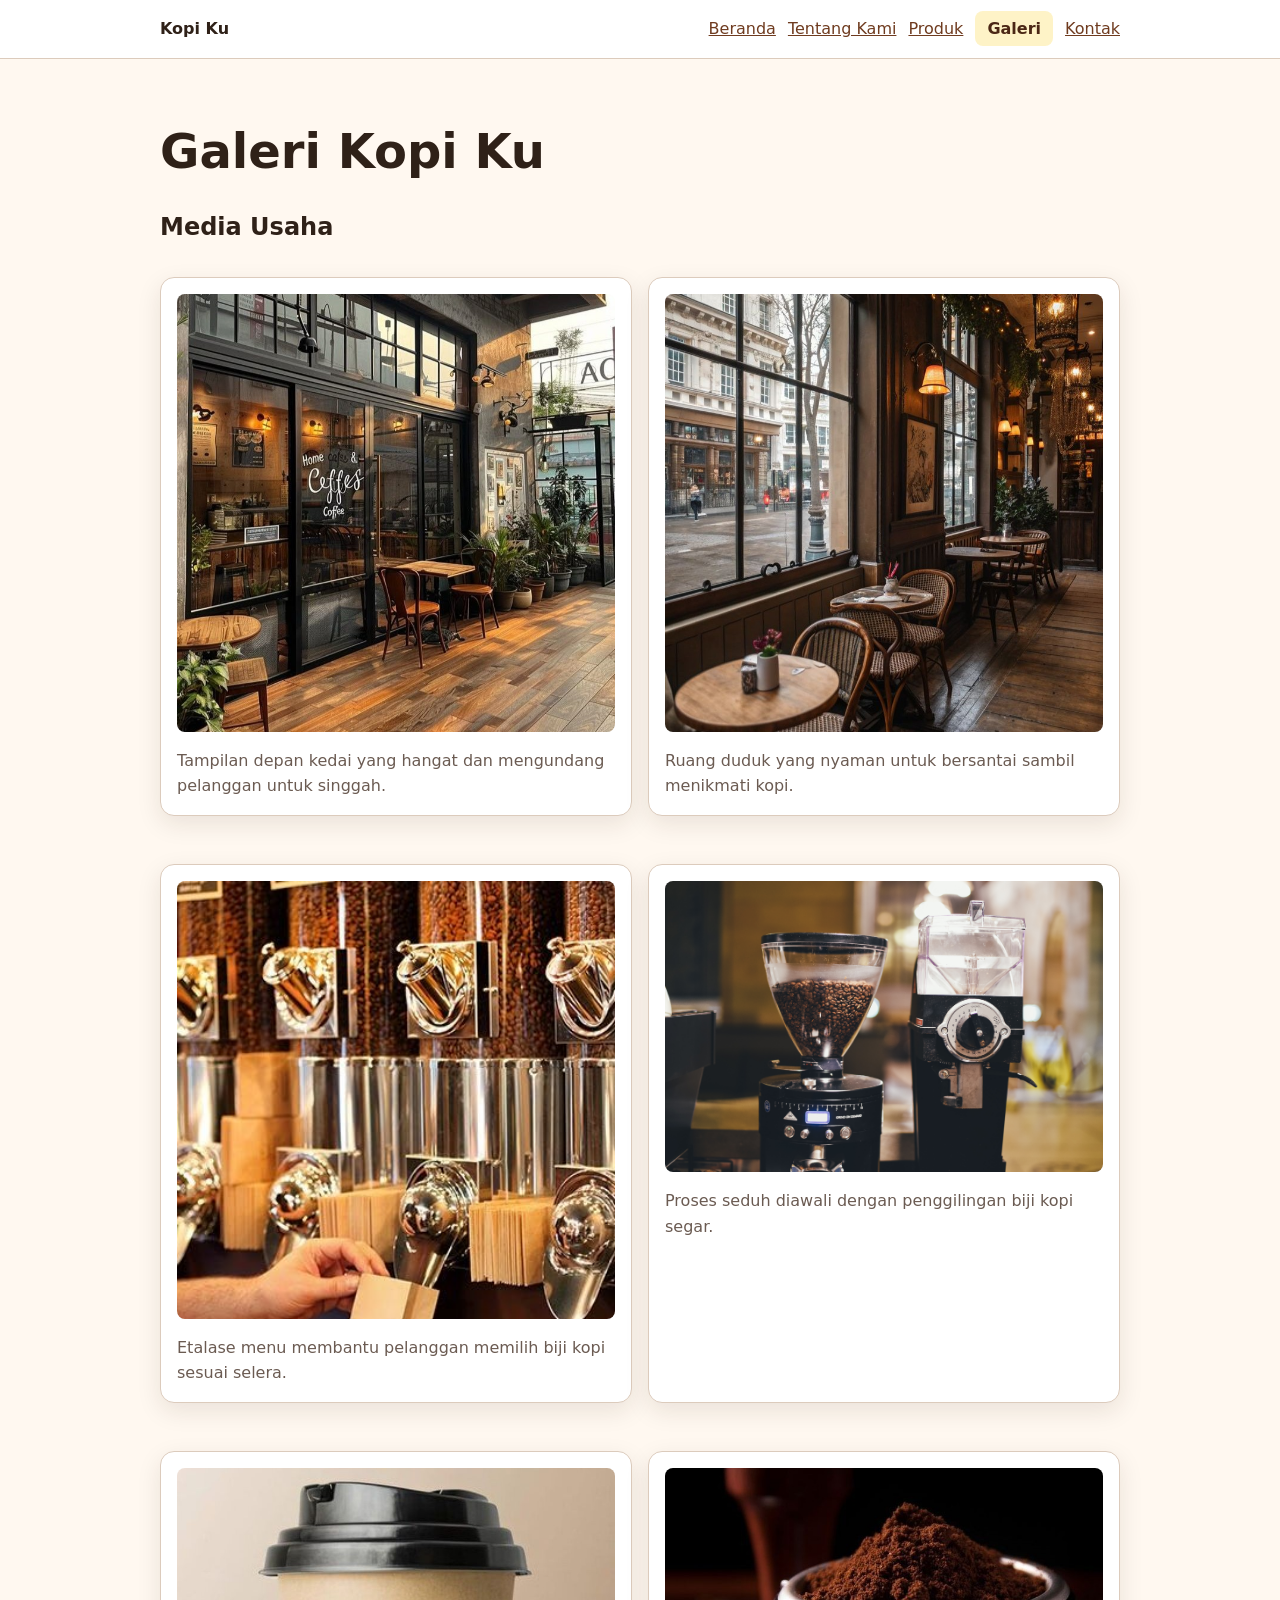
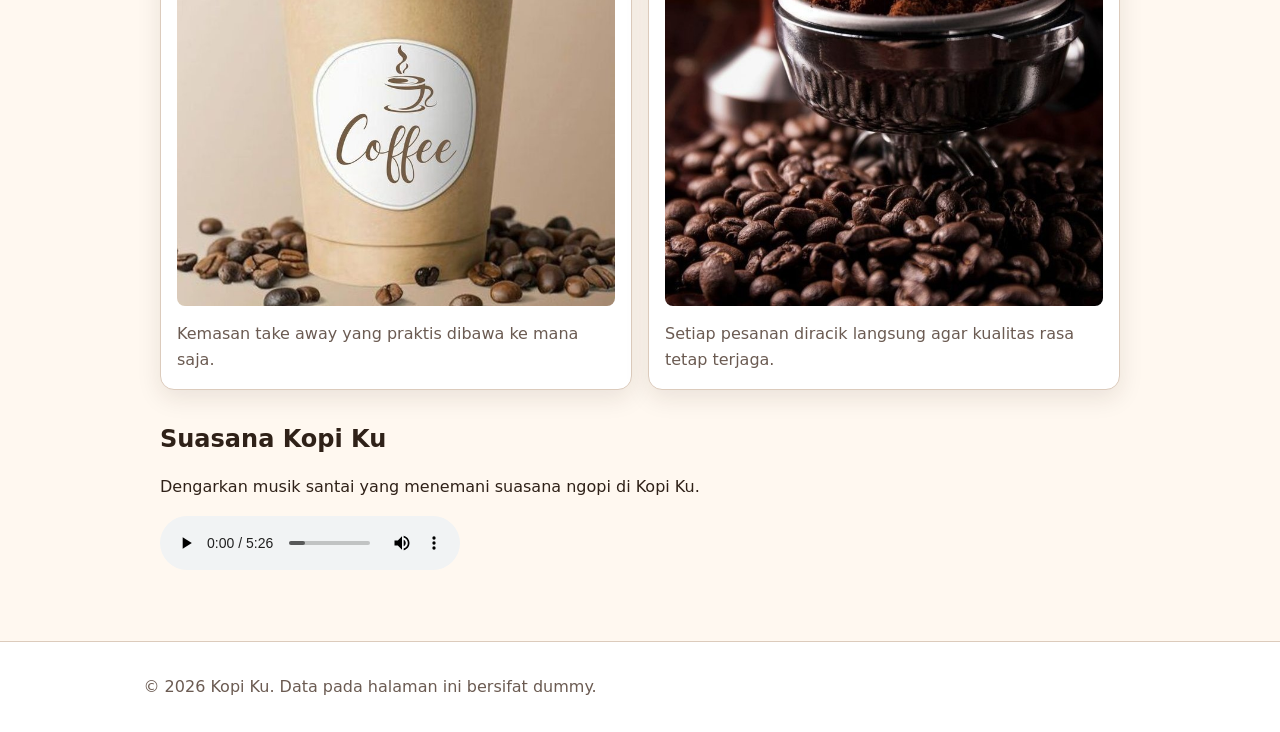
==== commit fedf0a17: "feat: terapkan responsive mobile-first" ====
--- a/galeri.html
+++ b/galeri.html
@@ -26,27 +26,27 @@
         <h2 id="media-title">Media Usaha</h2>
         <div class="gallery-grid">
           <figure class="media-card">
-            <img src="assets/images/exterior.jpg" alt="Tampak depan kedai Kopi Ku dengan pencahayaan hangat" loading="lazy" />
+            <img src="assets/images/exterior.jpg" width="640" height="360" alt="Tampak depan kedai Kopi Ku dengan pencahayaan hangat" loading="lazy" />
             <figcaption>Tampilan depan kedai yang hangat dan mengundang pelanggan untuk singgah.</figcaption>
           </figure>
           <figure class="media-card">
-            <img src="assets/images/interior.jpg" alt="Ruang duduk interior Kopi Ku dengan meja kayu dan lampu gantung" loading="lazy" />
+            <img src="assets/images/interior.jpg" width="640" height="360" alt="Ruang duduk interior Kopi Ku dengan meja kayu dan lampu gantung" loading="lazy" />
             <figcaption>Ruang duduk yang nyaman untuk bersantai sambil menikmati kopi.</figcaption>
           </figure>
           <figure class="media-card">
-            <img src="assets/images/etalase menu.jpg" alt="Etalase menu Kopi Ku menampilkan pilihan biji kopi dan harga" loading="lazy" />
+            <img src="assets/images/etalase menu.jpg" width="640" height="360" alt="Etalase menu Kopi Ku menampilkan pilihan biji kopi dan harga" loading="lazy" />
             <figcaption>Etalase menu membantu pelanggan memilih biji kopi sesuai selera.</figcaption>
           </figure>
           <figure class="media-card">
-            <img src="assets/images/proses seduh.jpg" alt="Proses penggilingan biji kopi menggunakan mesin grinder" loading="lazy" />
+            <img src="assets/images/proses seduh.jpg" width="640" height="360" alt="Proses penggilingan biji kopi menggunakan mesin grinder" loading="lazy" />
             <figcaption>Proses seduh diawali dengan penggilingan biji kopi segar.</figcaption>
           </figure>
           <figure class="media-card">
-            <img src="assets/images/kemasan take away.jpg" alt="Gelas kemasan take away Kopi Ku" loading="lazy" />
+            <img src="assets/images/kemasan take away.jpg" width="640" height="360" alt="Gelas kemasan take away Kopi Ku" loading="lazy" />
             <figcaption>Kemasan take away yang praktis dibawa ke mana saja.</figcaption>
           </figure>
           <figure class="media-card">
-            <img src="assets/images/racikan.jpg" alt="Gelas kemasan take away Kopi Ku" loading="lazy" />
+            <img src="assets/images/racikan.jpg" width="640" height="360" alt="Gelas kemasan take away Kopi Ku" loading="lazy" />
             <figcaption>Setiap pesanan diracik langsung agar kualitas rasa tetap terjaga.</figcaption>
           </figure>
         </div>
--- a/css/style.css
+++ b/css/style.css
@@ -237,12 +237,17 @@
 
 .nav {
   display: flex;
+  flex-direction: column;
   gap: var(--space-3);
-  align-items: center;
-  justify-content: space-between;
+  align-items: flex-start;
 }
 .brand { margin-bottom: 0; }
-.nav ul { display: flex; gap: var(--space-2); flex-wrap: wrap; }
+.nav ul {
+  display: flex;
+  flex-direction: column;
+  gap: var(--space-2);
+  flex-wrap: wrap;
+}
 .nav li { margin: 0; }
 
 .product-card { display: flex; flex-direction: column; }
@@ -265,7 +270,7 @@
 
 .hero {
   display: grid;
-  grid-template-columns: 1.2fr 0.8fr;
+  grid-template-columns: 1fr;
   gap: var(--space-4);
   align-items: center;
 }
@@ -274,7 +279,46 @@
 .product-grid,
 .gallery-grid {
   display: grid;
-  grid-template-columns: repeat(3, minmax(0, 1fr));
+  grid-template-columns: 1fr;
   gap: var(--space-3);
 }
-.gallery-grid { grid-template-columns: repeat(2, minmax(0, 1fr)); }+
+.product-card img,
+.product-new img {
+  display: block;
+  width: 100%;
+  aspect-ratio: 4 / 3;
+  object-fit: cover;
+}
+.product-list { display: grid; grid-template-columns: 1fr; gap: var(--space-3); }
+.product-card { margin-block: 0; }
+.product-new { position: relative; width: min(100%, 19.5rem); }
+.product-badge-overlay {
+  position: absolute;
+  top: calc(var(--space-3) + var(--space-2));
+  left: calc(var(--space-3) + var(--space-2));
+  z-index: 1;
+  background: var(--color-accent);
+  box-shadow: var(--shadow-card);
+}
+.product-new figcaption { margin-top: var(--space-2); }
+
+.table-scroll { max-width: 100%; overflow-x: auto; }
+.table-scroll:focus-visible { outline: 3px solid var(--color-focus); outline-offset: 3px; }
+.table-scroll table { min-width: 40rem; }
+
+@media (min-width: 42rem) {
+  .nav ul { flex-direction: row; }
+  .gallery-grid { grid-template-columns: repeat(2, minmax(0, 1fr)); }
+}
+
+@media (min-width: 48rem) {
+  .product-list { grid-template-columns: repeat(2, minmax(0, 1fr)); }
+  .hero { grid-template-columns: 1.2fr 0.8fr; }
+  .product-grid { grid-template-columns: repeat(2, minmax(0, 1fr)); }
+}
+
+@media (min-width: 60rem) {
+  .nav { flex-direction: row; align-items: center; justify-content: space-between; }
+  .product-grid { grid-template-columns: repeat(3, minmax(0, 1fr)); }
+}
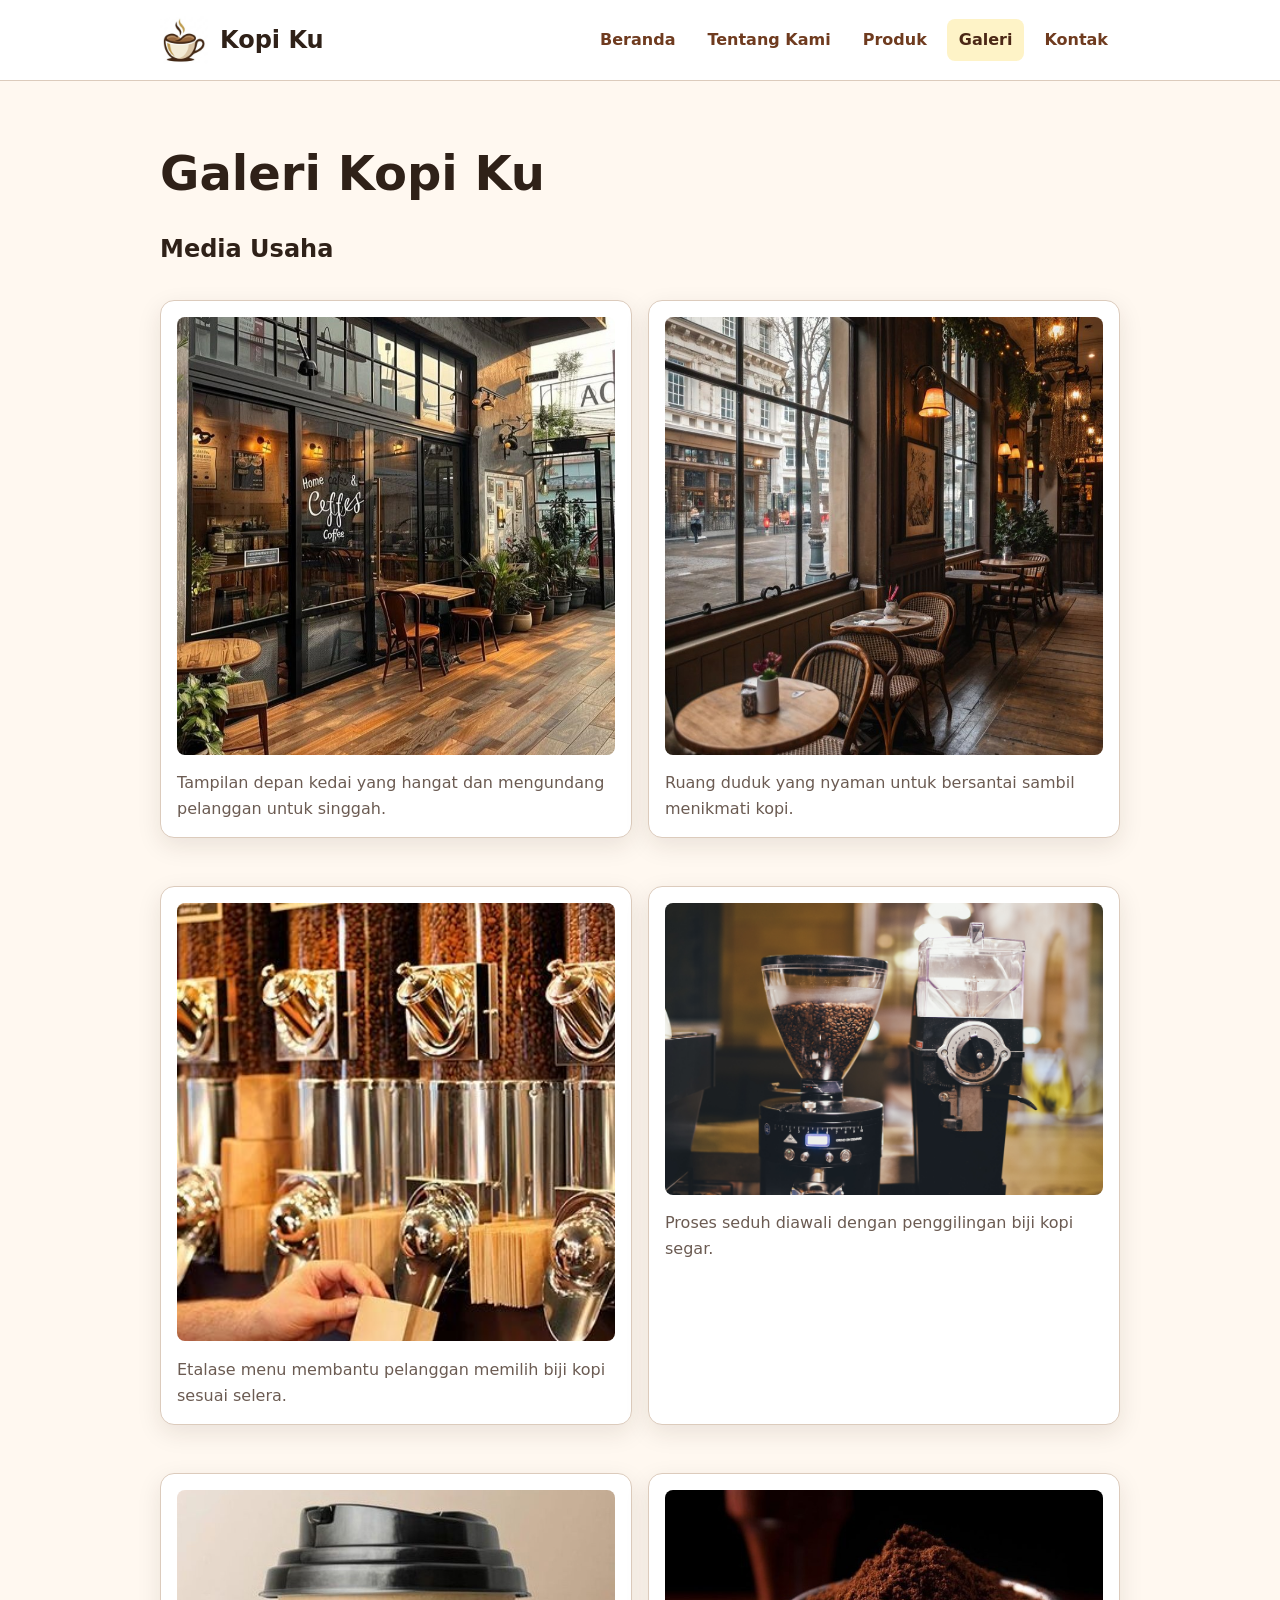
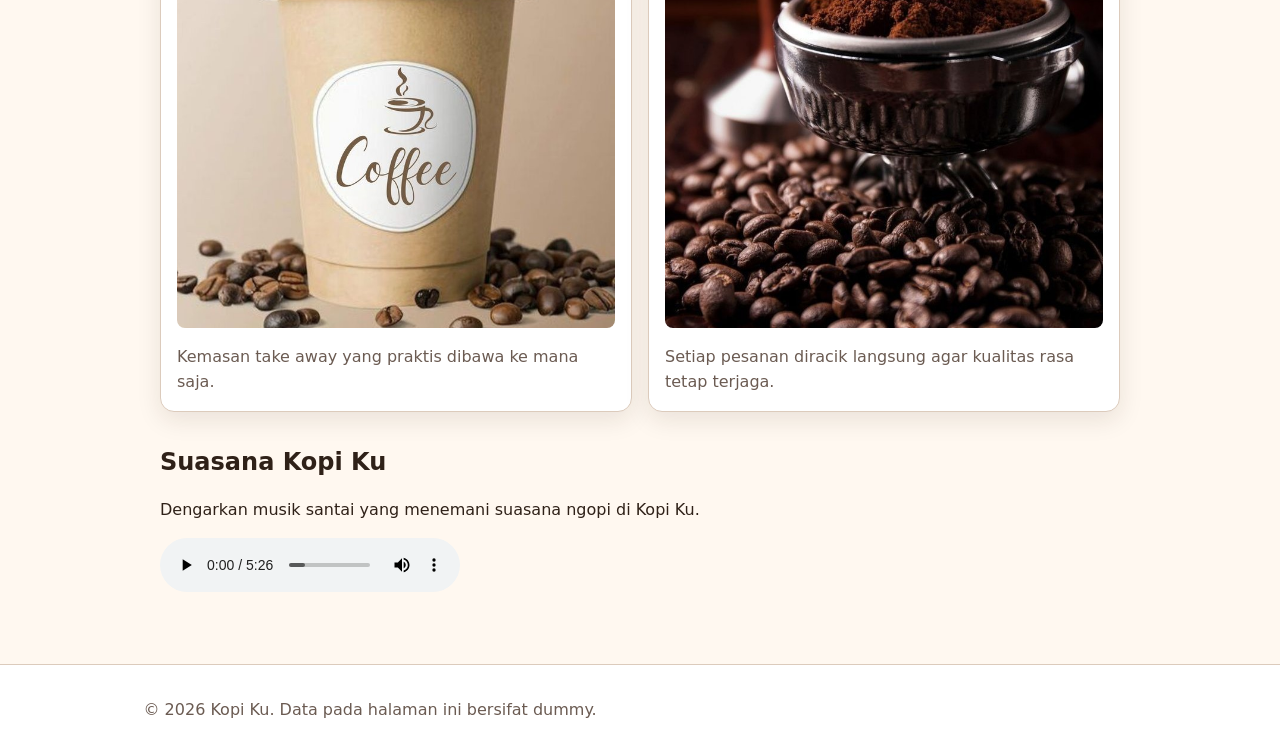
==== commit 229eb5e3: "feat: tambahkan data produk dengan javascript" ====
--- a/galeri.html
+++ b/galeri.html
@@ -5,13 +5,25 @@
     <meta name="viewport" content="width=device-width, initial-scale=1" />
     <title>Galeri Kopi Ku - Website UMKM</title>
     <link rel="stylesheet" href="css/style.css" />
+    <script src="js/app.js" defer></script>
   </head>
   <body>
     <a class="skip-link" href="#konten">Lewati ke konten utama</a>
     <header class="site-header">
       <nav class="nav" aria-label="Navigasi utama">
-        <a class="brand" href="index.html">Kopi Ku</a>
-        <ul>
+        <a class="brand" href="index.html">
+          <img class="brand-logo" src="assets/images/logo.png" width="40" height="40" alt="" />
+          <span>Kopi Ku</span>
+        </a>
+
+        <label class="nav-toggle">
+          <input class="nav-check" type="checkbox" aria-label="Buka atau tutup menu navigasi" aria-controls="nav-menu" />
+          <span class="nav-toggle-bar"></span>
+          <span class="nav-toggle-bar"></span>
+          <span class="nav-toggle-bar"></span>
+        </label>
+
+        <ul id="nav-menu">
           <li><a href="index.html">Beranda</a></li>
           <li><a href="tentang.html">Tentang Kami</a></li>
           <li><a href="produk.html">Produk</a></li>
--- a/css/style.css
+++ b/css/style.css
@@ -237,18 +237,110 @@
 
 .nav {
   display: flex;
+  flex-direction: row;       
+  flex-wrap: wrap;
+  align-items: center;
+  justify-content: space-between;
+  gap: var(--space-2) var(--space-3);
+}
+.brand { margin-bottom: 0; flex: 0 0 auto; }
+
+.brand {
+  display: inline-flex;
+  align-items: center;
+  gap: var(--space-2);
+}
+.brand-logo {
+  width: 2.5rem;
+  height: 2.5rem;
+  object-fit: contain;
+}
+
+.nav ul {
+  display: none;               
   flex-direction: column;
-  gap: var(--space-3);
-  align-items: flex-start;
-}
-.brand { margin-bottom: 0; }
-.nav ul {
-  display: flex;
+  gap: 0;
+  flex-wrap: wrap;
+  width: 100%;
+}
+.nav:has(.nav-check:checked) ul { display: flex; }   
+.nav li { margin: 0; max-width: none; }
+
+.nav-toggle {
+  margin-left: auto;        
+  flex: 0 0 auto;
+  position: relative;
+  cursor: pointer;
+  display: inline-flex;
   flex-direction: column;
-  gap: var(--space-2);
-  flex-wrap: wrap;
-}
-.nav li { margin: 0; }
+  justify-content: center;
+  gap: 5px;
+  width: 2.75rem;
+  height: 2.75rem;
+  padding: 0 0.7rem;
+  background: var(--color-primary-strong);
+  border: 2px solid var(--color-border);
+  border-radius: var(--radius-md);
+}
+.nav-toggle:hover { background: var(--color-primary); }
+.nav-check {
+  position: absolute;
+  inset: 0;
+  width: 100%;
+  height: 100%;
+  margin: 0;
+  opacity: 0;
+  cursor: pointer;
+}
+.nav-toggle:has(.nav-check:focus-visible) {
+  outline: 3px solid var(--color-focus);
+  outline-offset: 3px;
+}
+
+.nav-toggle-bar {
+  display: block;
+  height: 3px;
+  background: var(--color-accent-soft);
+  border-radius: 2px;
+  transition: transform 0.25s ease, opacity 0.2s ease;
+}
+
+.nav-toggle:has(.nav-check:checked) .nav-toggle-bar:nth-of-type(1) { transform: translateY(8px) rotate(45deg); }
+.nav-toggle:has(.nav-check:checked) .nav-toggle-bar:nth-of-type(2) { opacity: 0; }
+.nav-toggle:has(.nav-check:checked) .nav-toggle-bar:nth-of-type(3) { transform: translateY(-8px) rotate(-45deg); }
+
+@media (prefers-reduced-motion: reduce) {
+  .nav-toggle-bar { transition: none; }
+}
+
+@media (max-width: 41.99rem) {
+  .brand { font-size: 1.5rem; }
+
+  .nav ul {
+    margin-top: var(--space-1);
+    border-top: 1px solid var(--color-border);
+  }
+  .nav ul a {
+    display: block;
+    padding: var(--space-3) var(--space-2);
+    color: var(--color-text);
+    font-size: 1.125rem;
+    font-weight: 600;
+    text-decoration: none;
+    border-bottom: 1px solid var(--color-border);
+    border-radius: 0;
+  }
+  .nav ul a:hover { background: var(--color-accent-soft); }
+
+  .nav ul a[aria-current="page"] {
+    padding: var(--space-3) var(--space-2);
+    color: var(--color-primary-strong);
+    font-weight: 800;
+    background: none;
+    border-bottom: 3px solid var(--color-primary);
+    border-radius: 0;
+  }
+}
 
 .product-card { display: flex; flex-direction: column; }
 .product-badge {
@@ -308,7 +400,20 @@
 .table-scroll table { min-width: 40rem; }
 
 @media (min-width: 42rem) {
-  .nav ul { flex-direction: row; }
+  .nav { flex-direction: row; align-items: center; justify-content: space-between; }
+  .nav-toggle { display: none; }           
+  .nav ul { display: flex; flex-direction: row; width: auto; gap: var(--space-1); } 
+  .nav ul a {
+    display: block;
+    padding: var(--space-1) var(--space-2);
+    color: var(--color-primary);
+    font-weight: 600;
+    text-decoration: none;   
+    border-radius: var(--radius-sm);
+  }
+  .nav ul a:hover { color: var(--color-primary-strong); background: var(--color-accent-soft); }
+  .brand { font-size: 1.5rem; }
+  .brand-logo { width: 3rem; height: 3rem; }
   .gallery-grid { grid-template-columns: repeat(2, minmax(0, 1fr)); }
 }
 
@@ -321,4 +426,38 @@
 @media (min-width: 60rem) {
   .nav { flex-direction: row; align-items: center; justify-content: space-between; }
   .product-grid { grid-template-columns: repeat(3, minmax(0, 1fr)); }
+}
+
+.js-product-grid {
+  display: grid;
+  grid-template-columns: repeat(auto-fit, minmax(14rem, 1fr));
+  gap: var(--space-4);
+}
+
+.js-product-card {
+  padding: var(--space-4);
+  border: 1px solid var(--color-border);
+  border-radius: var(--radius-md); 
+  background: var(--color-surface);
+}
+
+.stock-badge {
+  display: inline-flex;
+  margin-block-start: var(--space-2);
+  padding: 0.25rem 0.6rem;
+  border-radius: 999px;
+  font-size: 0.85rem;
+  font-weight: 700;
+  background: #dcfce7;
+  color: #166534;
+}
+
+.stock-badge.warning {
+  background: #fef3c7;
+  color: #92400e;
+}
+
+.stock-badge.empty {
+  background: #fee2e2;
+  color: #991b1b;
 }
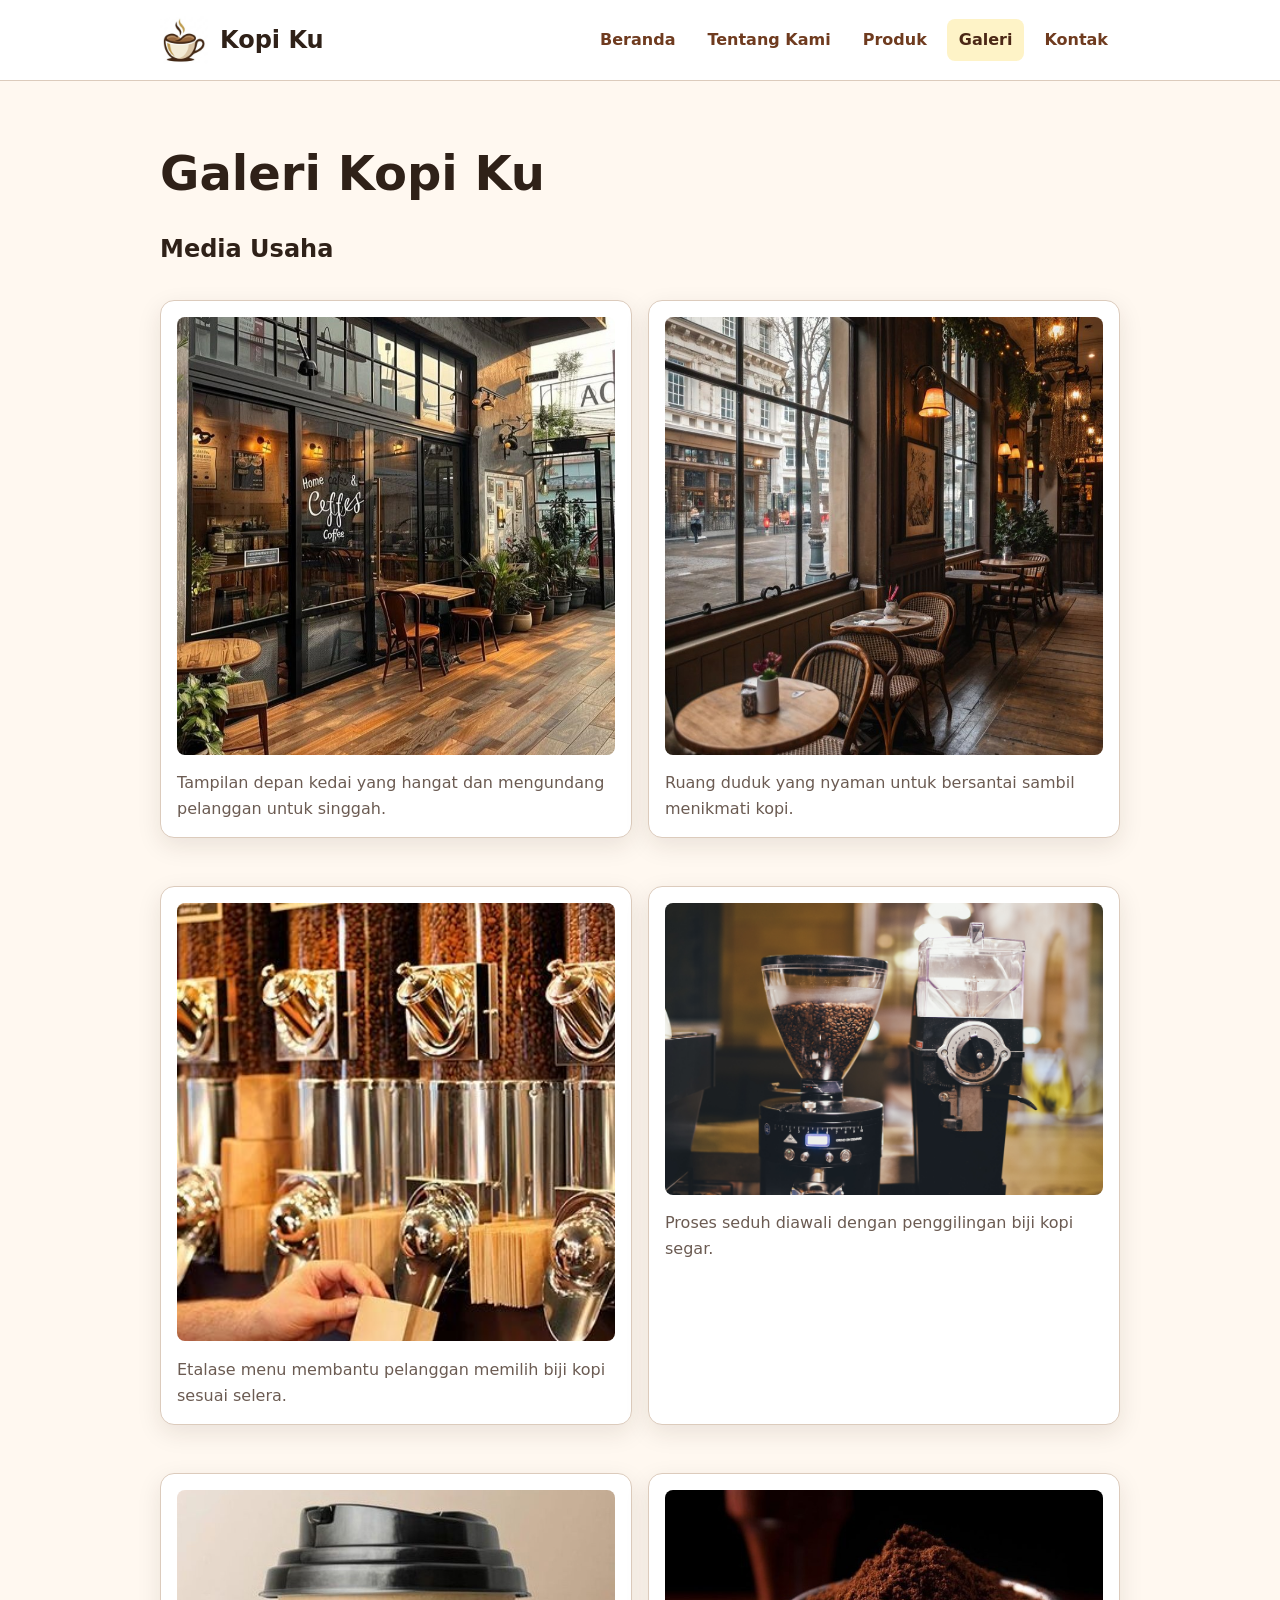
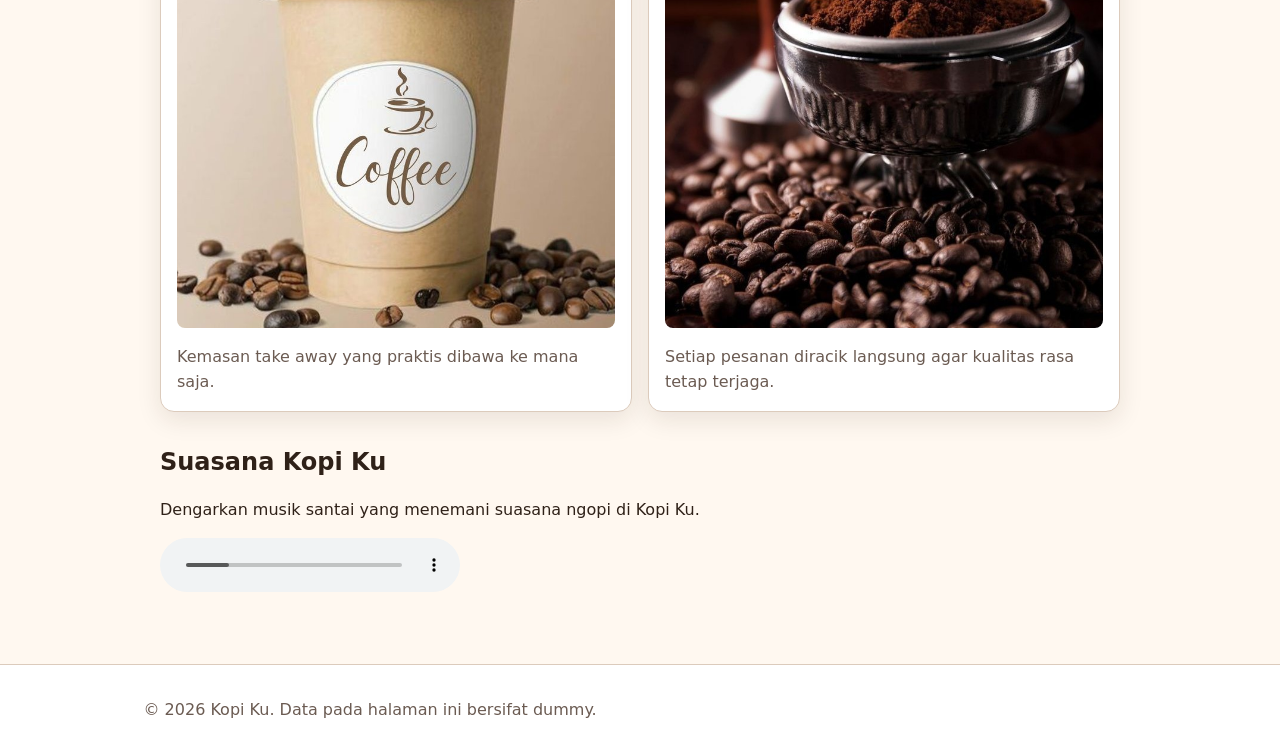
==== commit 15c78fa7: "refactor katalog produk dengan function dan array methods" ====
--- a/galeri.html
+++ b/galeri.html
@@ -5,6 +5,7 @@
     <meta name="viewport" content="width=device-width, initial-scale=1" />
     <title>Galeri Kopi Ku - Website UMKM</title>
     <link rel="stylesheet" href="css/style.css" />
+    <link rel="icon" type="image/png" href="assets/images/favicon.png" />
     <script src="js/app.js" defer></script>
   </head>
   <body>
--- a/css/style.css
+++ b/css/style.css
@@ -460,4 +460,15 @@
 .stock-badge.empty {
   background: #fee2e2;
   color: #991b1b;
+}
+/* ===== P10: Pendukung output JavaScript ===== */
+.category-note {
+  margin-block: var(--space-1);
+  color: var(--color-muted);
+  font-size: 0.9rem;
+}
+
+#produk-unggulan {
+  font-weight: 700;
+  color: var(--color-primary, #6f3b1f);
 }
